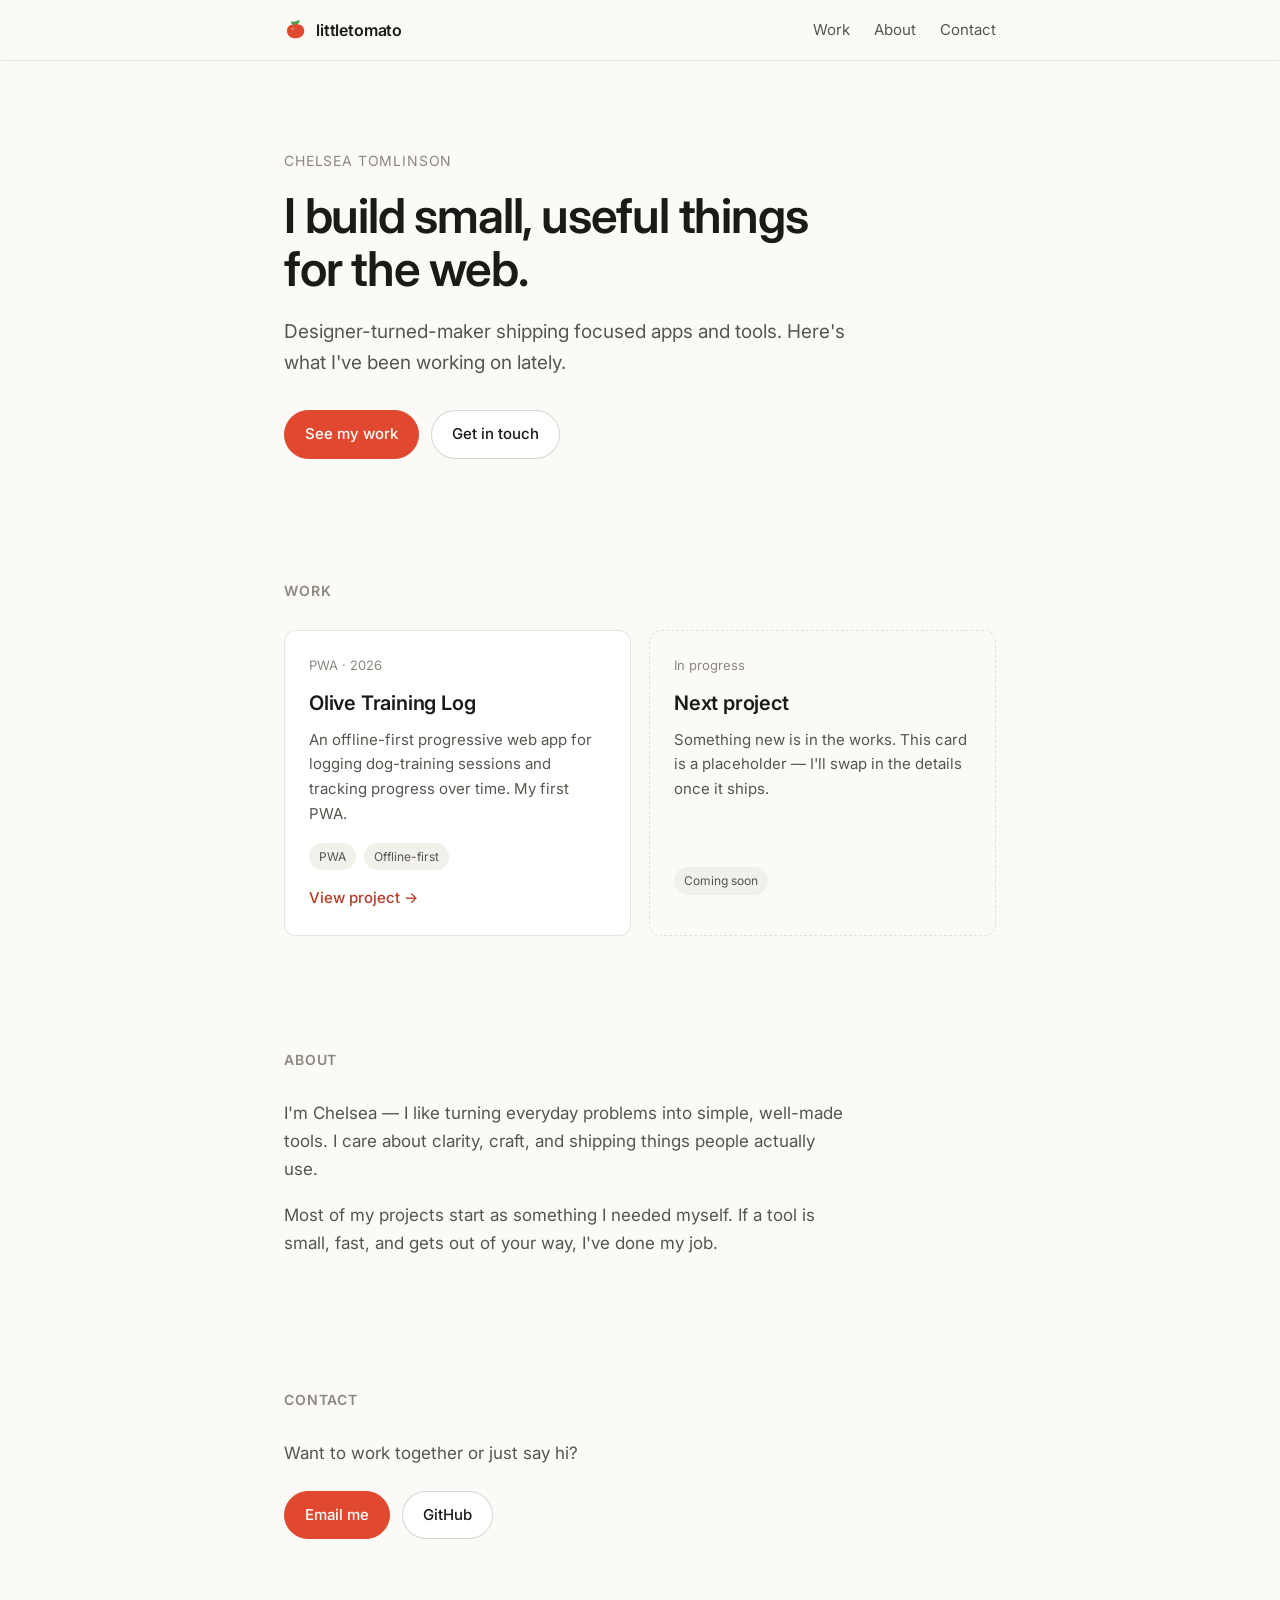
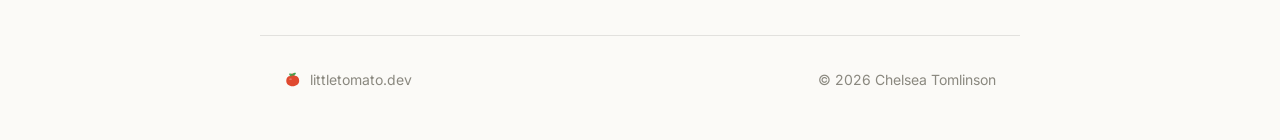
==== index.html @ 7dfb4587 "Initial portfolio site for littletomato.dev Co-Authored-By: Claude Opus 4.8 <noreply@anthropic.com>" ====
<!DOCTYPE html>
<html lang="en">
<head>
  <meta charset="UTF-8" />
  <meta name="viewport" content="width=device-width, initial-scale=1.0" />
  <title>Chelsea Tomlinson — Maker &amp; designer</title>
  <meta name="description" content="Portfolio of Chelsea Tomlinson — small, useful things for the web. Apps, tools, and experiments." />
  <link rel="canonical" href="https://littletomato.dev/" />
  <meta name="theme-color" content="#FBFAF7" />

  <!-- Favicon -->
  <link rel="icon" type="image/svg+xml" href="/assets/tomato.svg" />

  <!-- Open Graph / social share card -->
  <meta property="og:type" content="website" />
  <meta property="og:url" content="https://littletomato.dev/" />
  <meta property="og:title" content="Chelsea Tomlinson — Maker &amp; designer" />
  <meta property="og:description" content="Small, useful things for the web." />
  <meta property="og:image" content="https://littletomato.dev/assets/og-image.png" />
  <meta property="og:image:width" content="1200" />
  <meta property="og:image:height" content="630" />
  <meta name="twitter:card" content="summary_large_image" />
  <meta name="twitter:title" content="Chelsea Tomlinson — Maker &amp; designer" />
  <meta name="twitter:description" content="Small, useful things for the web." />
  <meta name="twitter:image" content="https://littletomato.dev/assets/og-image.png" />

  <link rel="preconnect" href="https://fonts.googleapis.com" />
  <link rel="preconnect" href="https://fonts.gstatic.com" crossorigin />
  <link href="https://fonts.googleapis.com/css2?family=Inter:wght@400;500;600&display=swap" rel="stylesheet" />
  <link rel="stylesheet" href="/styles.css" />
</head>
<body>
  <a class="skip-link" href="#work">Skip to work</a>

  <header class="site-header">
    <nav class="nav container" aria-label="Primary">
      <a class="brand" href="/">
        <img src="/assets/tomato.svg" alt="" width="24" height="24" aria-hidden="true" />
        <span>littletomato</span>
      </a>
      <div class="nav-links">
        <a href="#work">Work</a>
        <a href="#about">About</a>
        <a href="#contact">Contact</a>
      </div>
    </nav>
  </header>

  <main>
    <section class="hero container">
      <p class="eyebrow">Chelsea Tomlinson</p>
      <h1>I build small, useful things for the web.</h1>
      <p class="lede">Designer-turned-maker shipping focused apps and tools. Here's what I've been working on lately.</p>
      <div class="hero-actions">
        <a class="btn btn-primary" href="#work">See my work</a>
        <a class="btn" href="#contact">Get in touch</a>
      </div>
    </section>

    <section id="work" class="section container">
      <h2 class="section-title">Work</h2>
      <div class="cards">

        <article class="card">
          <div class="card-meta">PWA · 2026</div>
          <h3 class="card-title">Olive Training Log</h3>
          <p class="card-desc">An offline-first progressive web app for logging dog-training sessions and tracking progress over time. My first PWA.</p>
          <div class="card-tags">
            <span class="tag">PWA</span>
            <span class="tag">Offline-first</span>
          </div>
          <a class="card-link" href="#" aria-label="View Olive Training Log (link coming soon)">
            View project <span aria-hidden="true">→</span>
          </a>
        </article>

        <article class="card card-soon">
          <div class="card-meta">In progress</div>
          <h3 class="card-title">Next project</h3>
          <p class="card-desc">Something new is in the works. This card is a placeholder — I'll swap in the details once it ships.</p>
          <div class="card-tags">
            <span class="tag">Coming soon</span>
          </div>
        </article>

      </div>
    </section>

    <section id="about" class="section container">
      <h2 class="section-title">About</h2>
      <div class="about">
        <p>I'm Chelsea — I like turning everyday problems into simple, well-made tools. I care about clarity, craft, and shipping things people actually use.</p>
        <p>Most of my projects start as something I needed myself. If a tool is small, fast, and gets out of your way, I've done my job.</p>
      </div>
    </section>

    <section id="contact" class="section container">
      <h2 class="section-title">Contact</h2>
      <p class="contact-lede">Want to work together or just say hi?</p>
      <div class="contact-links">
        <a class="btn btn-primary" href="mailto:tomlinson.chelsea@gmail.com">Email me</a>
        <a class="btn" href="https://github.com/" rel="me">GitHub</a>
      </div>
    </section>
  </main>

  <footer class="site-footer container">
    <span class="footer-brand">
      <img src="/assets/tomato.svg" alt="" width="18" height="18" aria-hidden="true" />
      littletomato.dev
    </span>
    <span class="footer-copy">© <span id="year">2026</span> Chelsea Tomlinson</span>
  </footer>

  <script>
    document.getElementById('year').textContent = new Date().getFullYear();
  </script>
</body>
</html>
---- styles.css ----
:root {
  --bg: #FBFAF7;
  --surface: #ffffff;
  --text: #1A1A18;
  --text-secondary: #56554F;
  --muted: #8A887F;
  --border: rgba(0, 0, 0, 0.10);
  --border-strong: rgba(0, 0, 0, 0.16);
  --accent: #E0492F;
  --accent-dark: #B83A24;
  --leaf: #3FA34D;
  --radius: 12px;
  --maxw: 760px;
}

* { box-sizing: border-box; }

html { scroll-behavior: smooth; }

body {
  margin: 0;
  font-family: "Inter", -apple-system, BlinkMacSystemFont, "Segoe UI", Roboto, sans-serif;
  background: var(--bg);
  color: var(--text);
  line-height: 1.65;
  -webkit-font-smoothing: antialiased;
}

.container {
  width: 100%;
  max-width: var(--maxw);
  margin-inline: auto;
  padding-inline: 24px;
}

a { color: inherit; }

.skip-link {
  position: absolute;
  left: -9999px;
  top: 0;
  background: var(--text);
  color: #fff;
  padding: 10px 16px;
  border-radius: 0 0 8px 0;
  z-index: 100;
}
.skip-link:focus { left: 0; }

/* Header */
.site-header {
  position: sticky;
  top: 0;
  background: rgba(251, 250, 247, 0.85);
  backdrop-filter: saturate(180%) blur(10px);
  border-bottom: 1px solid var(--border);
  z-index: 50;
}
.nav {
  display: flex;
  align-items: center;
  justify-content: space-between;
  height: 60px;
}
.brand {
  display: inline-flex;
  align-items: center;
  gap: 8px;
  font-weight: 600;
  text-decoration: none;
  letter-spacing: -0.01em;
}
.nav-links { display: flex; gap: 24px; }
.nav-links a {
  text-decoration: none;
  color: var(--text-secondary);
  font-size: 15px;
  transition: color 0.15s ease;
}
.nav-links a:hover { color: var(--text); }

/* Hero */
.hero { padding: 88px 24px 64px; }
.eyebrow {
  font-size: 14px;
  letter-spacing: 0.06em;
  text-transform: uppercase;
  color: var(--muted);
  margin: 0 0 18px;
}
.hero h1 {
  font-size: clamp(32px, 6vw, 48px);
  line-height: 1.1;
  font-weight: 600;
  letter-spacing: -0.025em;
  margin: 0 0 20px;
  max-width: 18ch;
}
.lede {
  font-size: clamp(17px, 2.4vw, 19px);
  color: var(--text-secondary);
  margin: 0 0 32px;
  max-width: 48ch;
}
.hero-actions { display: flex; gap: 12px; flex-wrap: wrap; }

/* Buttons */
.btn {
  display: inline-flex;
  align-items: center;
  gap: 6px;
  padding: 11px 20px;
  border-radius: 999px;
  border: 1px solid var(--border-strong);
  background: var(--surface);
  color: var(--text);
  text-decoration: none;
  font-size: 15px;
  font-weight: 500;
  transition: transform 0.12s ease, background 0.15s ease, border-color 0.15s ease;
}
.btn:hover { transform: translateY(-1px); border-color: var(--text); }
.btn:active { transform: translateY(0); }
.btn-primary {
  background: var(--accent);
  border-color: var(--accent);
  color: #fff;
}
.btn-primary:hover { background: var(--accent-dark); border-color: var(--accent-dark); }

/* Sections */
.section { padding: 56px 24px; }
.section-title {
  font-size: 14px;
  letter-spacing: 0.06em;
  text-transform: uppercase;
  color: var(--muted);
  margin: 0 0 28px;
  font-weight: 600;
}

/* Cards */
.cards {
  display: grid;
  grid-template-columns: repeat(auto-fit, minmax(280px, 1fr));
  gap: 18px;
}
.card {
  background: var(--surface);
  border: 1px solid var(--border);
  border-radius: var(--radius);
  padding: 24px;
  display: flex;
  flex-direction: column;
  transition: transform 0.15s ease, box-shadow 0.15s ease, border-color 0.15s ease;
}
.card:hover {
  transform: translateY(-3px);
  box-shadow: 0 8px 30px rgba(0, 0, 0, 0.06);
  border-color: var(--border-strong);
}
.card-soon { background: transparent; border-style: dashed; }
.card-meta {
  font-size: 13px;
  color: var(--muted);
  margin-bottom: 10px;
}
.card-title {
  font-size: 20px;
  font-weight: 600;
  margin: 0 0 8px;
  letter-spacing: -0.01em;
}
.card-desc {
  font-size: 15px;
  color: var(--text-secondary);
  margin: 0 0 16px;
  flex: 1;
}
.card-tags { display: flex; gap: 8px; flex-wrap: wrap; margin-bottom: 16px; }
.tag {
  font-size: 12px;
  padding: 4px 10px;
  border-radius: 999px;
  background: #F2F0EA;
  color: var(--text-secondary);
}
.card-link {
  text-decoration: none;
  color: var(--accent-dark);
  font-weight: 500;
  font-size: 15px;
  align-self: flex-start;
}
.card-link:hover { text-decoration: underline; }

/* About */
.about { max-width: 56ch; }
.about p { font-size: 17px; color: var(--text-secondary); margin: 0 0 18px; }

/* Contact */
.contact-lede { font-size: 17px; color: var(--text-secondary); margin: 0 0 24px; }
.contact-links { display: flex; gap: 12px; flex-wrap: wrap; }

/* Footer */
.site-footer {
  display: flex;
  align-items: center;
  justify-content: space-between;
  padding-top: 32px;
  padding-bottom: 48px;
  margin-top: 40px;
  border-top: 1px solid var(--border);
  color: var(--muted);
  font-size: 14px;
  flex-wrap: wrap;
  gap: 12px;
}
.footer-brand { display: inline-flex; align-items: center; gap: 8px; }

@media (max-width: 520px) {
  .nav-links { gap: 16px; }
  .hero { padding-top: 56px; }
}

@media (prefers-reduced-motion: reduce) {
  html { scroll-behavior: auto; }
  * { transition: none !important; }
}
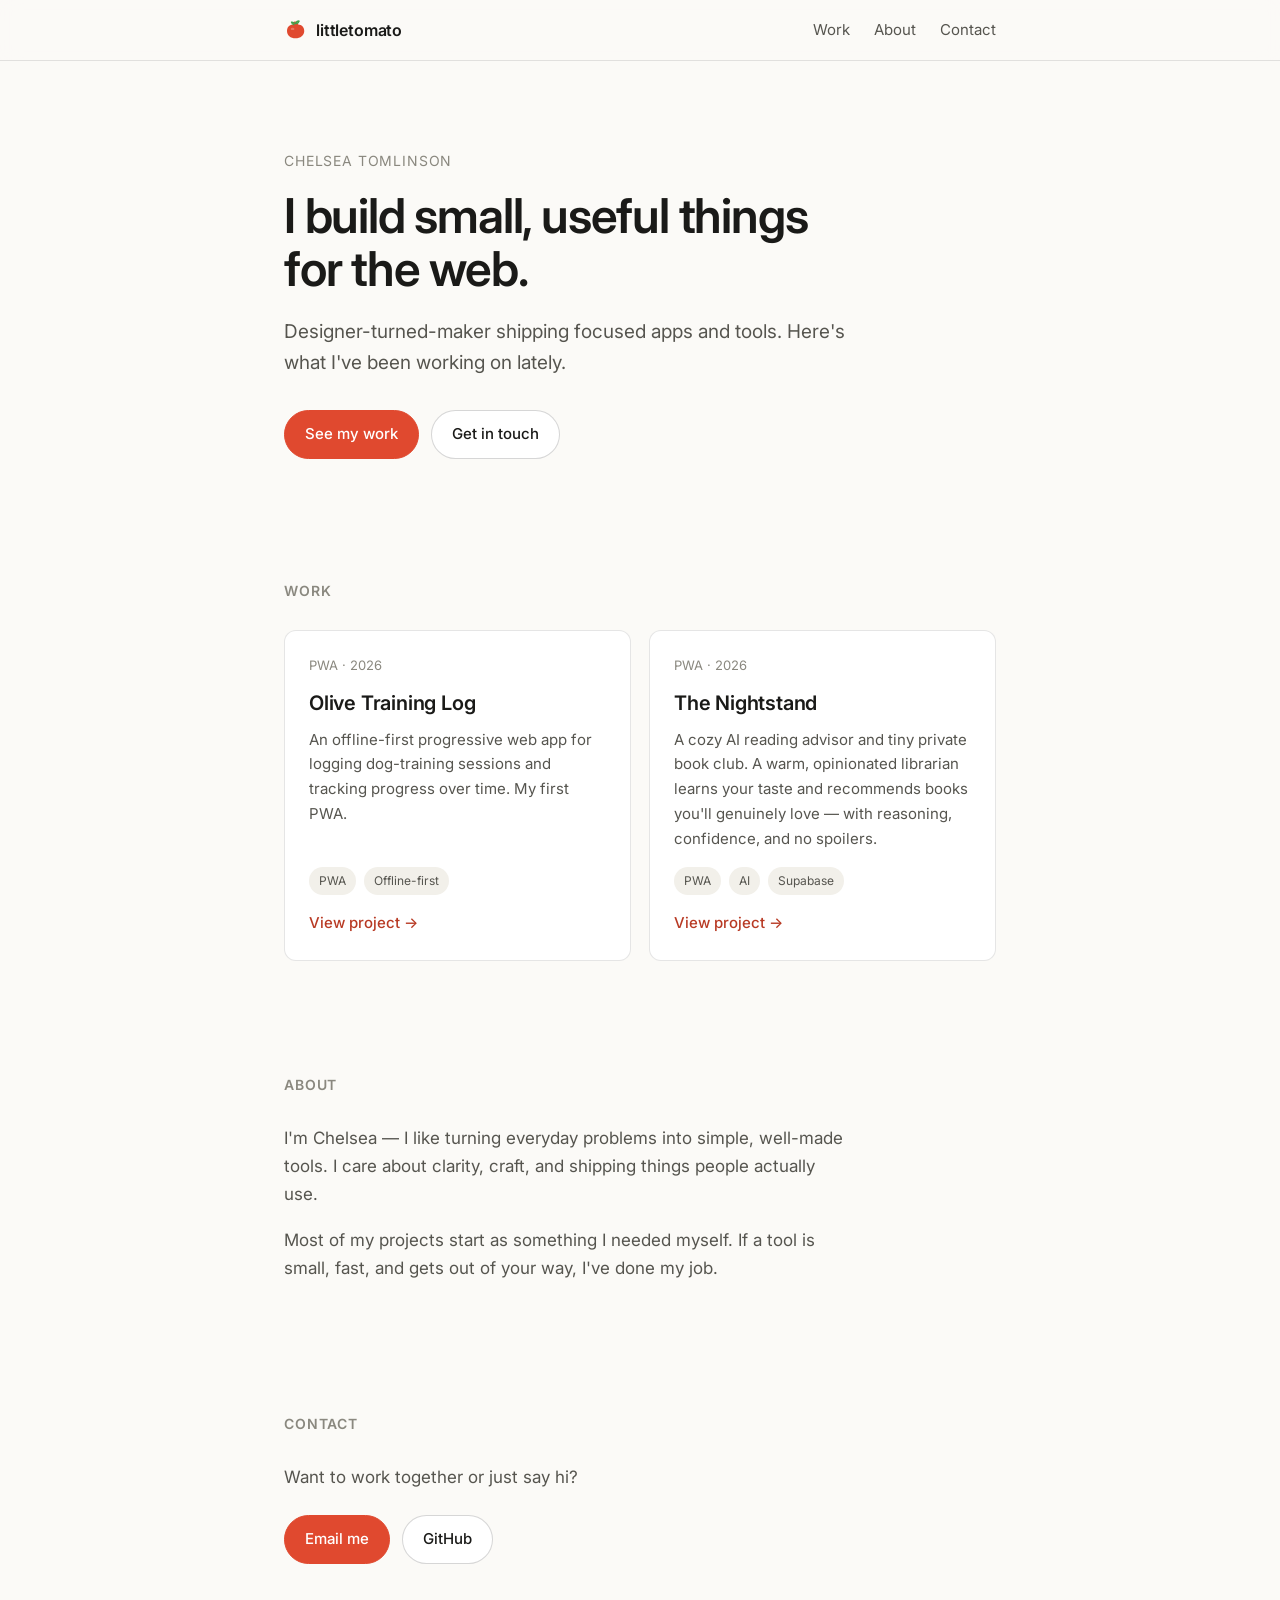
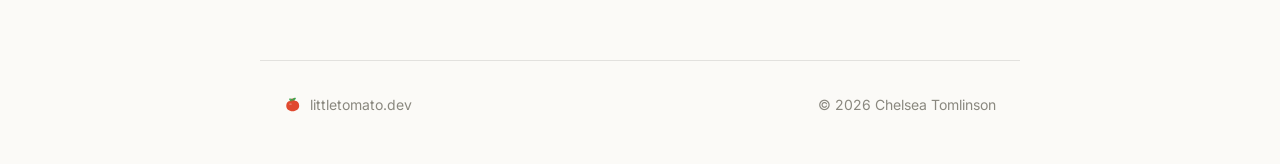
==== commit 10ee86ce: "Add The Nightstand to work section Co-Authored-By: Claude Opus 4.8 <noreply@anthropic.com>" ====
--- a/index.html
+++ b/index.html
@@ -74,13 +74,18 @@
           </a>
         </article>
 
-        <article class="card card-soon">
-          <div class="card-meta">In progress</div>
-          <h3 class="card-title">Next project</h3>
-          <p class="card-desc">Something new is in the works. This card is a placeholder — I'll swap in the details once it ships.</p>
+        <article class="card">
+          <div class="card-meta">PWA · 2026</div>
+          <h3 class="card-title">The Nightstand</h3>
+          <p class="card-desc">A cozy AI reading advisor and tiny private book club. A warm, opinionated librarian learns your taste and recommends books you'll genuinely love — with reasoning, confidence, and no spoilers.</p>
           <div class="card-tags">
-            <span class="tag">Coming soon</span>
+            <span class="tag">PWA</span>
+            <span class="tag">AI</span>
+            <span class="tag">Supabase</span>
           </div>
+          <a class="card-link" href="#" aria-label="View The Nightstand (link coming soon)">
+            View project <span aria-hidden="true">→</span>
+          </a>
         </article>
 
       </div>
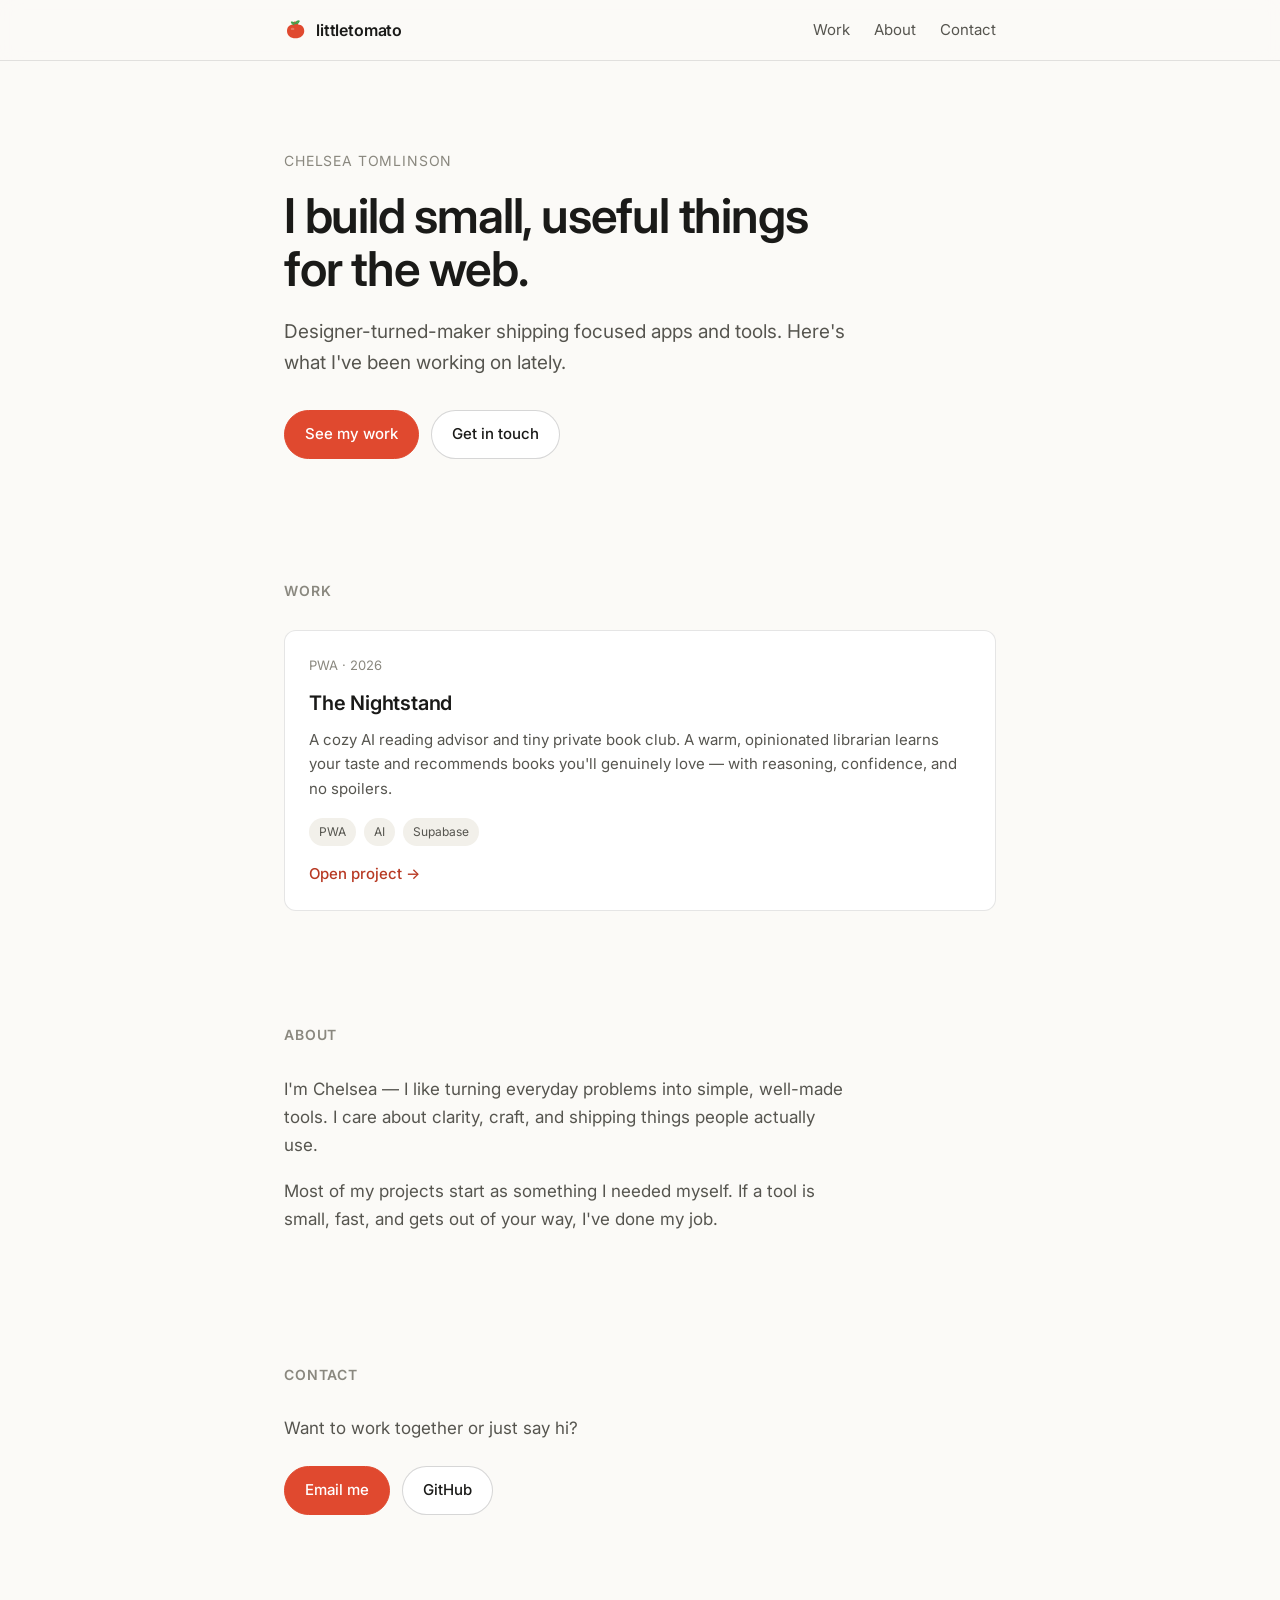
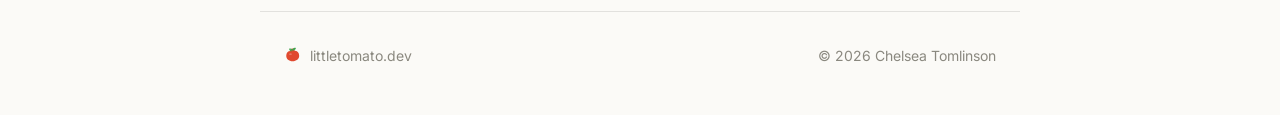
==== commit 4034ac55: "Link The Nightstand card, make cards fully clickable, remove Olive placeholder Co-Authored-By: Claud" ====
--- a/index.html
+++ b/index.html
@@ -63,19 +63,6 @@
 
         <article class="card">
           <div class="card-meta">PWA · 2026</div>
-          <h3 class="card-title">Olive Training Log</h3>
-          <p class="card-desc">An offline-first progressive web app for logging dog-training sessions and tracking progress over time. My first PWA.</p>
-          <div class="card-tags">
-            <span class="tag">PWA</span>
-            <span class="tag">Offline-first</span>
-          </div>
-          <a class="card-link" href="#" aria-label="View Olive Training Log (link coming soon)">
-            View project <span aria-hidden="true">→</span>
-          </a>
-        </article>
-
-        <article class="card">
-          <div class="card-meta">PWA · 2026</div>
           <h3 class="card-title">The Nightstand</h3>
           <p class="card-desc">A cozy AI reading advisor and tiny private book club. A warm, opinionated librarian learns your taste and recommends books you'll genuinely love — with reasoning, confidence, and no spoilers.</p>
           <div class="card-tags">
@@ -83,8 +70,8 @@
             <span class="tag">AI</span>
             <span class="tag">Supabase</span>
           </div>
-          <a class="card-link" href="#" aria-label="View The Nightstand (link coming soon)">
-            View project <span aria-hidden="true">→</span>
+          <a class="card-link" href="/the-nightstand/" aria-label="Open The Nightstand">
+            Open project <span aria-hidden="true">→</span>
           </a>
         </article>
 
--- a/styles.css
+++ b/styles.css
@@ -146,6 +146,7 @@
   gap: 18px;
 }
 .card {
+  position: relative;
   background: var(--surface);
   border: 1px solid var(--border);
   border-radius: var(--radius);
@@ -154,6 +155,7 @@
   flex-direction: column;
   transition: transform 0.15s ease, box-shadow 0.15s ease, border-color 0.15s ease;
 }
+.card:has(.card-link) { cursor: pointer; }
 .card:hover {
   transform: translateY(-3px);
   box-shadow: 0 8px 30px rgba(0, 0, 0, 0.06);
@@ -193,6 +195,14 @@
   align-self: flex-start;
 }
 .card-link:hover { text-decoration: underline; }
+/* Make the whole card clickable while keeping one real link */
+.card-link::after {
+  content: "";
+  position: absolute;
+  inset: 0;
+  border-radius: var(--radius);
+}
+.card:focus-within { border-color: var(--text); }
 
 /* About */
 .about { max-width: 56ch; }
